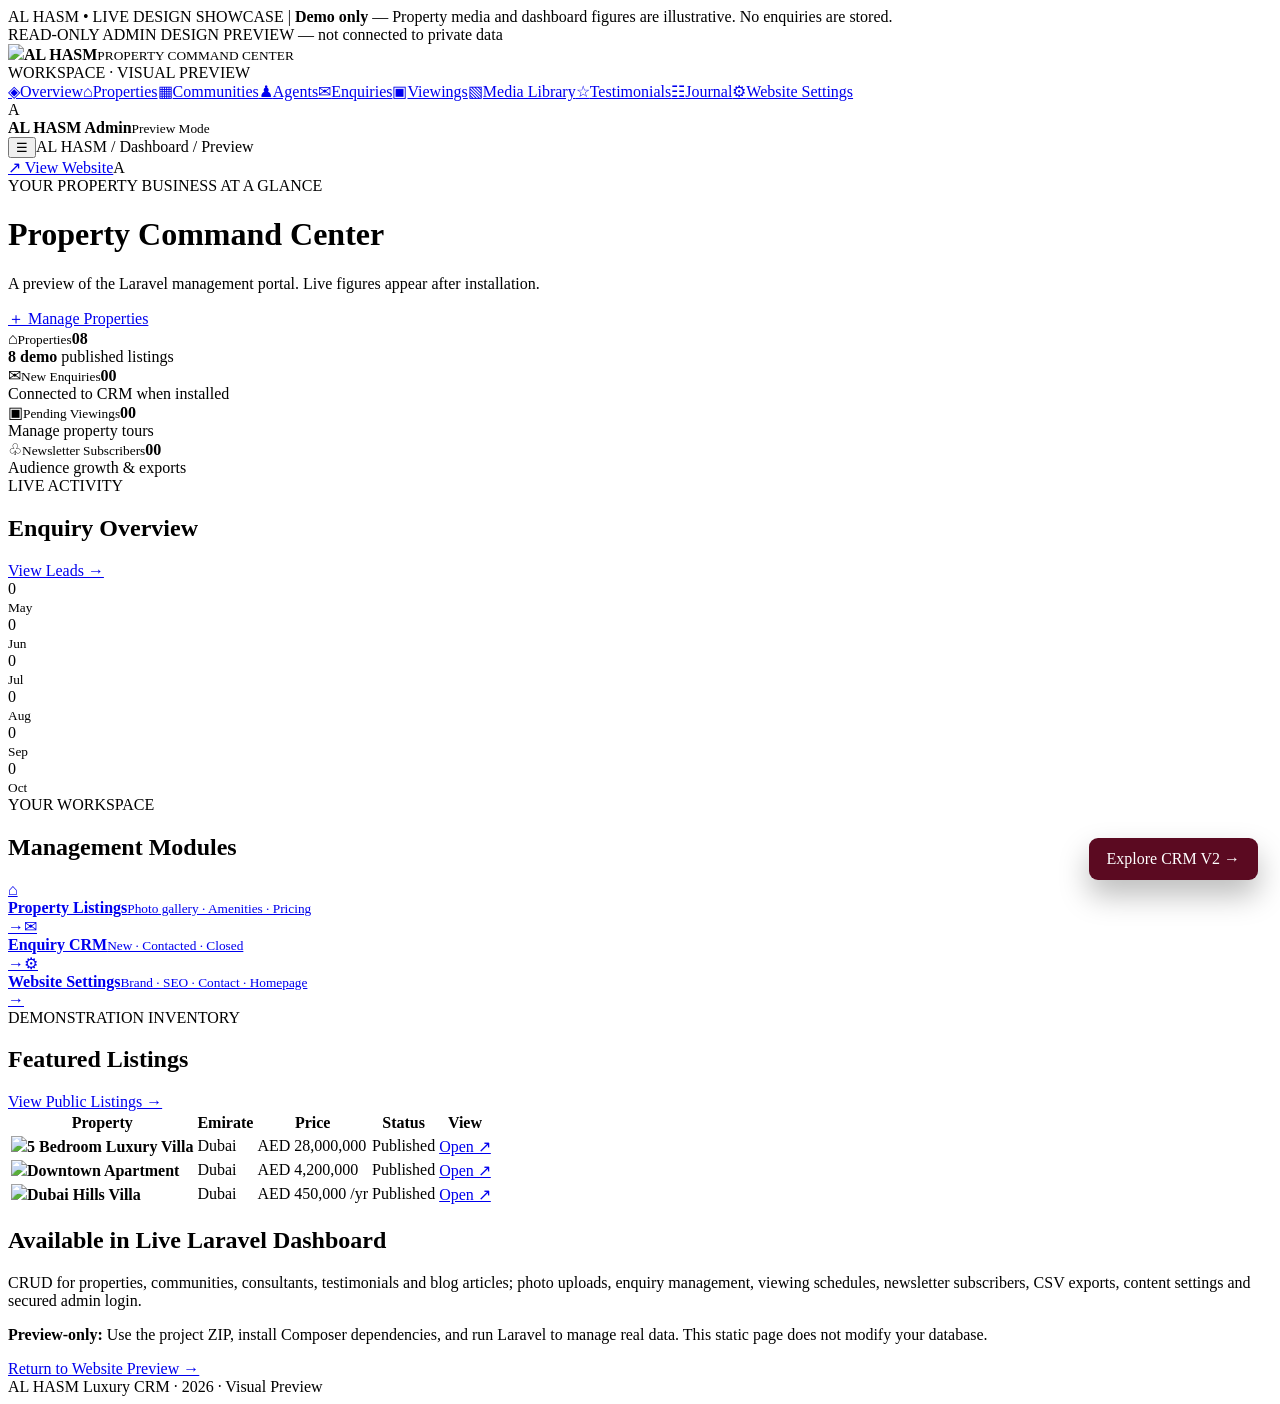
==== admin.html @ 8db14daa "Add files via upload" ====
<!DOCTYPE html>
<html lang="en"><head><meta charset="utf-8"/><meta content="width=device-width,initial-scale=1" name="viewport"/><title>AL HASM · Dashboard Preview</title><link href="https://fonts.googleapis.com/css2?family=DM+Sans:wght@400;500;600;700;800&amp;family=Playfair+Display:wght@500;600;700&amp;display=swap" rel="stylesheet"/><link href="assets/css/admin.css" rel="stylesheet"/><link href="assets/css/showcase-pages.css" rel="stylesheet"/><meta content="noindex,nofollow" name="robots"/><meta content="AL HASM Luxury Real Estate — UAE property website interactive design showcase. Static demonstration." name="description"/></head><body><div class="showcase-notice">AL HASM • LIVE DESIGN SHOWCASE  |  <strong>Demo only</strong> — Property media and dashboard figures are illustrative. No enquiries are stored.</div><div class="showcase-demo-tag">READ-ONLY ADMIN DESIGN PREVIEW — not connected to private data</div><div class="admin-app"><aside class="admin-side" id="admin-side"><div class="admin-logo"><img src="assets/images/logo.svg"/><span><b>AL HASM</b><small>PROPERTY COMMAND CENTER</small></span></div><div class="side-separator">WORKSPACE · VISUAL PREVIEW</div><nav><a class="selected" href="#overview"><span class="nav-glyph">◈</span>Overview</a><a href="#properties"><span class="nav-glyph">⌂</span>Properties</a><a href="#communities"><span class="nav-glyph">▦</span>Communities</a><a href="#agents"><span class="nav-glyph">♟</span>Agents</a><a href="#leads"><span class="nav-glyph">✉</span>Enquiries</a><a href="#viewings"><span class="nav-glyph">▣</span>Viewings</a><a href="#media"><span class="nav-glyph">▧</span>Media Library</a><a href="#reviews"><span class="nav-glyph">☆</span>Testimonials</a><a href="#journal"><span class="nav-glyph">☷</span>Journal</a><a href="#settings"><span class="nav-glyph">⚙</span>Website Settings</a></nav><div class="side-bottom"><div class="side-user"><span>A</span><div><b>AL HASM Admin</b><small>Preview Mode</small></div></div></div></aside><div class="admin-main"><header class="admin-topbar"><div class="admin-bread"><button id="admin-mobile-menu">☰</button><span>AL HASM / Dashboard / Preview</span></div><div class="top-right"><a href="index.html">↗ View Website</a><span class="admin-top-avatar">A</span></div></header><main class="admin-page" id="overview"><div class="admin-heading"><div><div class="admin-eyebrow">YOUR PROPERTY BUSINESS AT A GLANCE</div><h1>Property Command Center</h1><p>A preview of the Laravel management portal. Live figures appear after installation.</p></div><a class="admin-btn primary" href="#properties">＋ Manage Properties</a></div><div class="metric-grid"><div class="metric"><span>⌂</span><small>Properties</small><strong>08</strong><div><b>8 demo</b> published listings</div></div><div class="metric"><span>✉</span><small>New Enquiries</small><strong>00</strong><div>Connected to CRM when installed</div></div><div class="metric"><span>▣</span><small>Pending Viewings</small><strong>00</strong><div>Manage property tours</div></div><div class="metric"><span>♧</span><small>Newsletter Subscribers</small><strong>00</strong><div>Audience growth &amp; exports</div></div></div><div class="admin-dashboard-grid"><section class="admin-card"><div class="admin-card-header"><div><span class="admin-eyebrow">LIVE ACTIVITY</span><h2>Enquiry Overview</h2></div><a href="#leads">View Leads →</a></div><div class="chart-bars"><div class="chart-col"><span>0</span><div class="chart-bar-track"><div class="chart-bar-fill" style="height:5%"></div></div><small>May</small></div><div class="chart-col"><span>0</span><div class="chart-bar-track"><div class="chart-bar-fill" style="height:5%"></div></div><small>Jun</small></div><div class="chart-col"><span>0</span><div class="chart-bar-track"><div class="chart-bar-fill" style="height:5%"></div></div><small>Jul</small></div><div class="chart-col"><span>0</span><div class="chart-bar-track"><div class="chart-bar-fill" style="height:5%"></div></div><small>Aug</small></div><div class="chart-col"><span>0</span><div class="chart-bar-track"><div class="chart-bar-fill" style="height:5%"></div></div><small>Sep</small></div><div class="chart-col"><span>0</span><div class="chart-bar-track"><div class="chart-bar-fill" style="height:5%"></div></div><small>Oct</small></div></div></section><section class="admin-card"><div class="admin-card-header"><div><span class="admin-eyebrow">YOUR WORKSPACE</span><h2>Management Modules</h2></div></div><a class="quick-action" href="#properties"><span>⌂</span><div><b>Property Listings</b><small>Photo gallery · Amenities · Pricing</small></div>→</a><a class="quick-action" href="#leads"><span>✉</span><div><b>Enquiry CRM</b><small>New · Contacted · Closed</small></div>→</a><a class="quick-action" href="#settings"><span>⚙</span><div><b>Website Settings</b><small>Brand · SEO · Contact · Homepage</small></div>→</a></section></div><section class="admin-card" id="properties"><div class="admin-card-header"><div><span class="admin-eyebrow">DEMONSTRATION INVENTORY</span><h2>Featured Listings</h2></div><a href="properties.html">View Public Listings →</a></div><div class="table-scroll"><table class="admin-table"><thead><tr><th>Property</th><th>Emirate</th><th>Price</th><th>Status</th><th>View</th></tr></thead><tbody><tr><td><div class="table-property"><img src="assets/images/villa-palm.jpg"/><b>5 Bedroom Luxury Villa</b></div></td><td>Dubai</td><td>AED 28,000,000</td><td><span class="status closed">Published</span></td><td><a href="property.html">Open ↗</a></td></tr><tr><td><div class="table-property"><img src="assets/images/apartment-downtown.jpg"/><b>Downtown Apartment</b></div></td><td>Dubai</td><td>AED 4,200,000</td><td><span class="status closed">Published</span></td><td><a href="property.html">Open ↗</a></td></tr><tr><td><div class="table-property"><img src="assets/images/villa-hills.jpg"/><b>Dubai Hills Villa</b></div></td><td>Dubai</td><td>AED 450,000 /yr</td><td><span class="status closed">Published</span></td><td><a href="properties.html">Open ↗</a></td></tr></tbody></table></div></section><div class="admin-card edit-card" id="settings"><h2>Available in Live Laravel Dashboard</h2><p>CRUD for properties, communities, consultants, testimonials and blog articles; photo uploads, enquiry management, viewing schedules, newsletter subscribers, CSV exports, content settings and secured admin login.</p><p><b>Preview-only:</b> Use the project ZIP, install Composer dependencies, and run Laravel to manage real data. This static page does not modify your database.</p><a class="admin-btn primary" href="index.html">Return to Website Preview →</a></div></main><footer class="admin-footer">AL HASM Luxury CRM · 2026 · Visual Preview</footer></div></div><script defer="" src="assets/js/admin.js"></script><a href="crm.html" style="position:fixed;right:22px;bottom:20px;background:#5b0a21;color:white;padding:12px 18px;box-shadow:0 15px 30px #0004;border-radius:9px;z-index:50;text-decoration:none">Explore CRM V2 →</a></body></html>
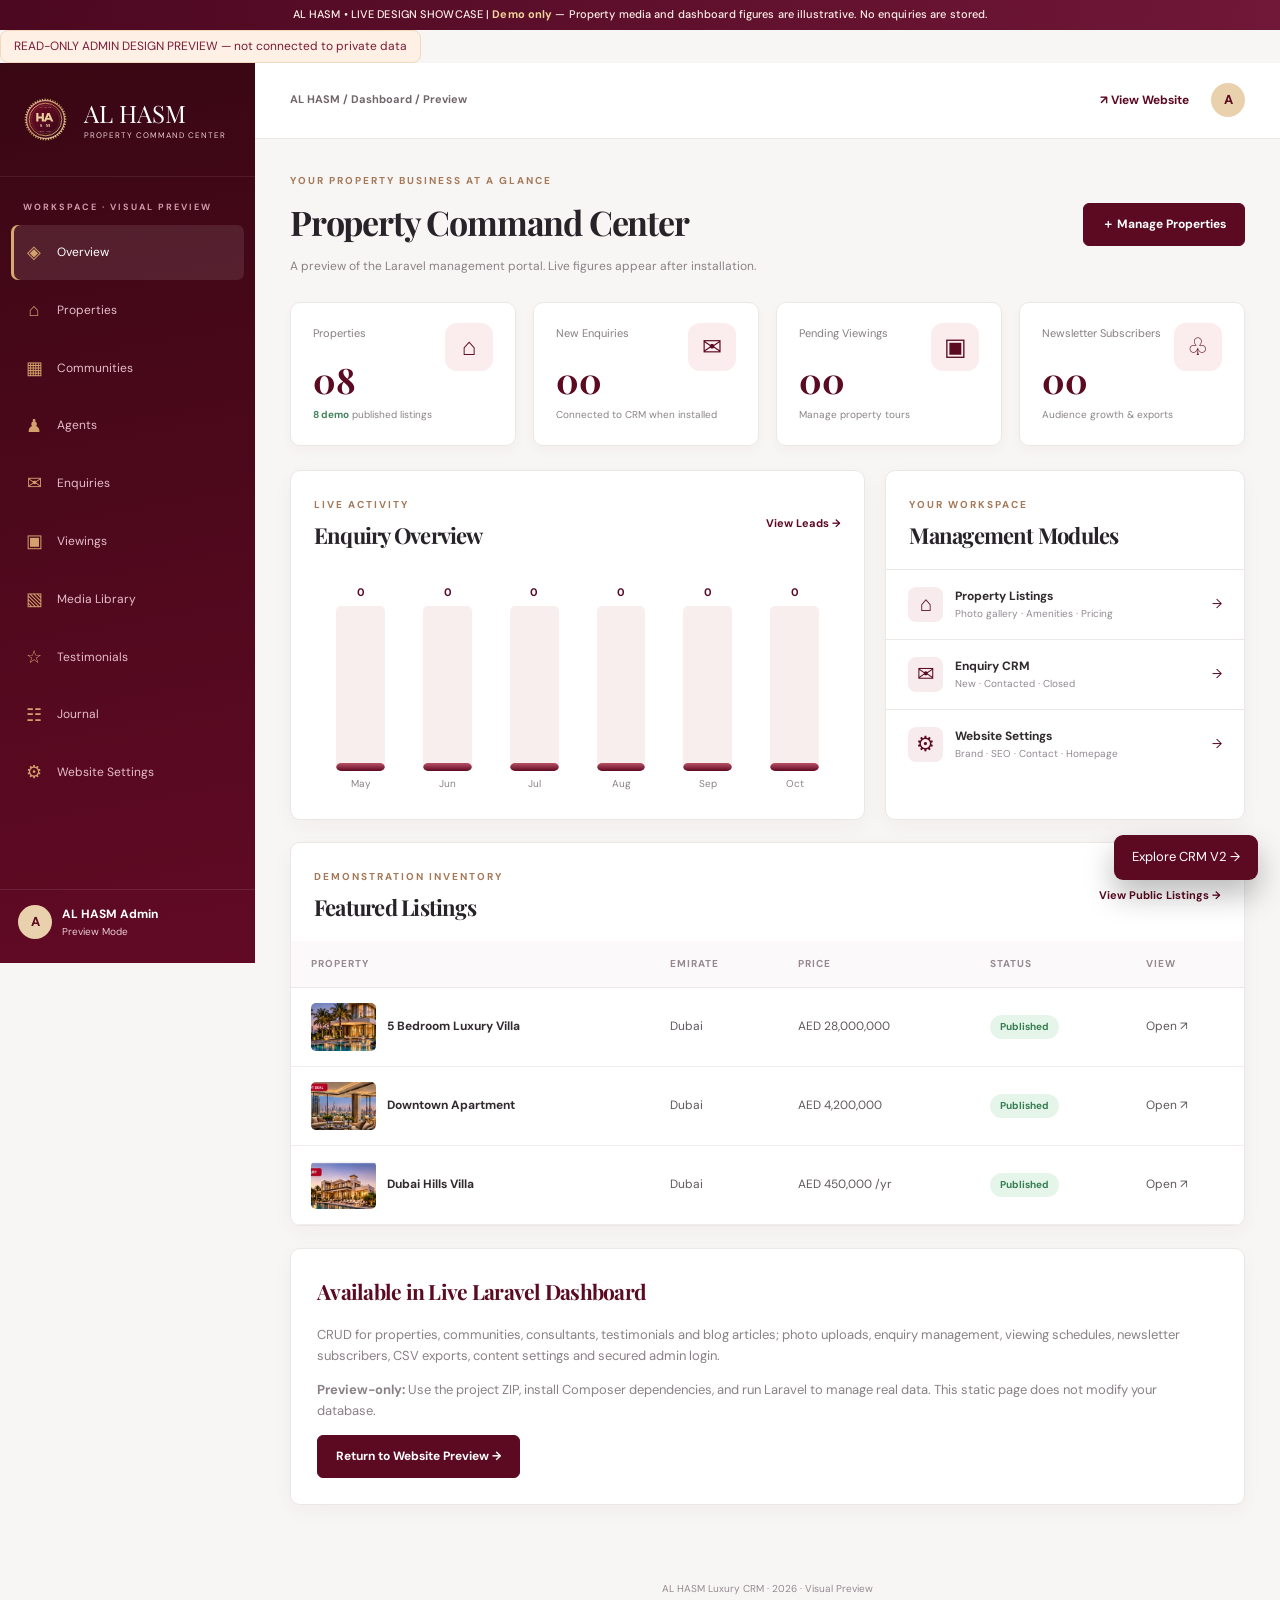
==== commit 3ae6f8eb: "Add files via upload" ====
--- a/admin.html
+++ b/admin.html
@@ -1,2 +1,2 @@
 <!DOCTYPE html>
-<html lang="en"><head><meta charset="utf-8"/><meta content="width=device-width,initial-scale=1" name="viewport"/><title>AL HASM · Dashboard Preview</title><link href="https://fonts.googleapis.com/css2?family=DM+Sans:wght@400;500;600;700;800&amp;family=Playfair+Display:wght@500;600;700&amp;display=swap" rel="stylesheet"/><link href="assets/css/admin.css" rel="stylesheet"/><link href="assets/css/showcase-pages.css" rel="stylesheet"/><meta content="noindex,nofollow" name="robots"/><meta content="AL HASM Luxury Real Estate — UAE property website interactive design showcase. Static demonstration." name="description"/></head><body><div class="showcase-notice">AL HASM • LIVE DESIGN SHOWCASE  |  <strong>Demo only</strong> — Property media and dashboard figures are illustrative. No enquiries are stored.</div><div class="showcase-demo-tag">READ-ONLY ADMIN DESIGN PREVIEW — not connected to private data</div><div class="admin-app"><aside class="admin-side" id="admin-side"><div class="admin-logo"><img src="assets/images/logo.svg"/><span><b>AL HASM</b><small>PROPERTY COMMAND CENTER</small></span></div><div class="side-separator">WORKSPACE · VISUAL PREVIEW</div><nav><a class="selected" href="#overview"><span class="nav-glyph">◈</span>Overview</a><a href="#properties"><span class="nav-glyph">⌂</span>Properties</a><a href="#communities"><span class="nav-glyph">▦</span>Communities</a><a href="#agents"><span class="nav-glyph">♟</span>Agents</a><a href="#leads"><span class="nav-glyph">✉</span>Enquiries</a><a href="#viewings"><span class="nav-glyph">▣</span>Viewings</a><a href="#media"><span class="nav-glyph">▧</span>Media Library</a><a href="#reviews"><span class="nav-glyph">☆</span>Testimonials</a><a href="#journal"><span class="nav-glyph">☷</span>Journal</a><a href="#settings"><span class="nav-glyph">⚙</span>Website Settings</a></nav><div class="side-bottom"><div class="side-user"><span>A</span><div><b>AL HASM Admin</b><small>Preview Mode</small></div></div></div></aside><div class="admin-main"><header class="admin-topbar"><div class="admin-bread"><button id="admin-mobile-menu">☰</button><span>AL HASM / Dashboard / Preview</span></div><div class="top-right"><a href="index.html">↗ View Website</a><span class="admin-top-avatar">A</span></div></header><main class="admin-page" id="overview"><div class="admin-heading"><div><div class="admin-eyebrow">YOUR PROPERTY BUSINESS AT A GLANCE</div><h1>Property Command Center</h1><p>A preview of the Laravel management portal. Live figures appear after installation.</p></div><a class="admin-btn primary" href="#properties">＋ Manage Properties</a></div><div class="metric-grid"><div class="metric"><span>⌂</span><small>Properties</small><strong>08</strong><div><b>8 demo</b> published listings</div></div><div class="metric"><span>✉</span><small>New Enquiries</small><strong>00</strong><div>Connected to CRM when installed</div></div><div class="metric"><span>▣</span><small>Pending Viewings</small><strong>00</strong><div>Manage property tours</div></div><div class="metric"><span>♧</span><small>Newsletter Subscribers</small><strong>00</strong><div>Audience growth &amp; exports</div></div></div><div class="admin-dashboard-grid"><section class="admin-card"><div class="admin-card-header"><div><span class="admin-eyebrow">LIVE ACTIVITY</span><h2>Enquiry Overview</h2></div><a href="#leads">View Leads →</a></div><div class="chart-bars"><div class="chart-col"><span>0</span><div class="chart-bar-track"><div class="chart-bar-fill" style="height:5%"></div></div><small>May</small></div><div class="chart-col"><span>0</span><div class="chart-bar-track"><div class="chart-bar-fill" style="height:5%"></div></div><small>Jun</small></div><div class="chart-col"><span>0</span><div class="chart-bar-track"><div class="chart-bar-fill" style="height:5%"></div></div><small>Jul</small></div><div class="chart-col"><span>0</span><div class="chart-bar-track"><div class="chart-bar-fill" style="height:5%"></div></div><small>Aug</small></div><div class="chart-col"><span>0</span><div class="chart-bar-track"><div class="chart-bar-fill" style="height:5%"></div></div><small>Sep</small></div><div class="chart-col"><span>0</span><div class="chart-bar-track"><div class="chart-bar-fill" style="height:5%"></div></div><small>Oct</small></div></div></section><section class="admin-card"><div class="admin-card-header"><div><span class="admin-eyebrow">YOUR WORKSPACE</span><h2>Management Modules</h2></div></div><a class="quick-action" href="#properties"><span>⌂</span><div><b>Property Listings</b><small>Photo gallery · Amenities · Pricing</small></div>→</a><a class="quick-action" href="#leads"><span>✉</span><div><b>Enquiry CRM</b><small>New · Contacted · Closed</small></div>→</a><a class="quick-action" href="#settings"><span>⚙</span><div><b>Website Settings</b><small>Brand · SEO · Contact · Homepage</small></div>→</a></section></div><section class="admin-card" id="properties"><div class="admin-card-header"><div><span class="admin-eyebrow">DEMONSTRATION INVENTORY</span><h2>Featured Listings</h2></div><a href="properties.html">View Public Listings →</a></div><div class="table-scroll"><table class="admin-table"><thead><tr><th>Property</th><th>Emirate</th><th>Price</th><th>Status</th><th>View</th></tr></thead><tbody><tr><td><div class="table-property"><img src="assets/images/villa-palm.jpg"/><b>5 Bedroom Luxury Villa</b></div></td><td>Dubai</td><td>AED 28,000,000</td><td><span class="status closed">Published</span></td><td><a href="property.html">Open ↗</a></td></tr><tr><td><div class="table-property"><img src="assets/images/apartment-downtown.jpg"/><b>Downtown Apartment</b></div></td><td>Dubai</td><td>AED 4,200,000</td><td><span class="status closed">Published</span></td><td><a href="property.html">Open ↗</a></td></tr><tr><td><div class="table-property"><img src="assets/images/villa-hills.jpg"/><b>Dubai Hills Villa</b></div></td><td>Dubai</td><td>AED 450,000 /yr</td><td><span class="status closed">Published</span></td><td><a href="properties.html">Open ↗</a></td></tr></tbody></table></div></section><div class="admin-card edit-card" id="settings"><h2>Available in Live Laravel Dashboard</h2><p>CRUD for properties, communities, consultants, testimonials and blog articles; photo uploads, enquiry management, viewing schedules, newsletter subscribers, CSV exports, content settings and secured admin login.</p><p><b>Preview-only:</b> Use the project ZIP, install Composer dependencies, and run Laravel to manage real data. This static page does not modify your database.</p><a class="admin-btn primary" href="index.html">Return to Website Preview →</a></div></main><footer class="admin-footer">AL HASM Luxury CRM · 2026 · Visual Preview</footer></div></div><script defer="" src="assets/js/admin.js"></script><a href="crm.html" style="position:fixed;right:22px;bottom:20px;background:#5b0a21;color:white;padding:12px 18px;box-shadow:0 15px 30px #0004;border-radius:9px;z-index:50;text-decoration:none">Explore CRM V2 →</a></body></html>
+<html lang="en"><head><meta charset="utf-8"/><meta content="width=device-width,initial-scale=1" name="viewport"/><title>AL HASM · Dashboard Preview</title><link href="https://fonts.googleapis.com/css2?family=DM+Sans:wght@400;500;600;700;800&amp;family=Playfair+Display:wght@500;600;700&amp;display=swap" rel="stylesheet"/><link href="admin.css" rel="stylesheet"/><link href="showcase-pages.css" rel="stylesheet"/><meta content="noindex,nofollow" name="robots"/><meta content="AL HASM Luxury Real Estate — UAE property website interactive design showcase. Static demonstration." name="description"/></head><body><div class="showcase-notice">AL HASM • LIVE DESIGN SHOWCASE  |  <strong>Demo only</strong> — Property media and dashboard figures are illustrative. No enquiries are stored.</div><div class="showcase-demo-tag">READ-ONLY ADMIN DESIGN PREVIEW — not connected to private data</div><div class="admin-app"><aside class="admin-side" id="admin-side"><div class="admin-logo"><img src="logo.svg"/><span><b>AL HASM</b><small>PROPERTY COMMAND CENTER</small></span></div><div class="side-separator">WORKSPACE · VISUAL PREVIEW</div><nav><a class="selected" href="#overview"><span class="nav-glyph">◈</span>Overview</a><a href="#properties"><span class="nav-glyph">⌂</span>Properties</a><a href="#communities"><span class="nav-glyph">▦</span>Communities</a><a href="#agents"><span class="nav-glyph">♟</span>Agents</a><a href="#leads"><span class="nav-glyph">✉</span>Enquiries</a><a href="#viewings"><span class="nav-glyph">▣</span>Viewings</a><a href="#media"><span class="nav-glyph">▧</span>Media Library</a><a href="#reviews"><span class="nav-glyph">☆</span>Testimonials</a><a href="#journal"><span class="nav-glyph">☷</span>Journal</a><a href="#settings"><span class="nav-glyph">⚙</span>Website Settings</a></nav><div class="side-bottom"><div class="side-user"><span>A</span><div><b>AL HASM Admin</b><small>Preview Mode</small></div></div></div></aside><div class="admin-main"><header class="admin-topbar"><div class="admin-bread"><button id="admin-mobile-menu">☰</button><span>AL HASM / Dashboard / Preview</span></div><div class="top-right"><a href="index.html">↗ View Website</a><span class="admin-top-avatar">A</span></div></header><main class="admin-page" id="overview"><div class="admin-heading"><div><div class="admin-eyebrow">YOUR PROPERTY BUSINESS AT A GLANCE</div><h1>Property Command Center</h1><p>A preview of the Laravel management portal. Live figures appear after installation.</p></div><a class="admin-btn primary" href="#properties">＋ Manage Properties</a></div><div class="metric-grid"><div class="metric"><span>⌂</span><small>Properties</small><strong>08</strong><div><b>8 demo</b> published listings</div></div><div class="metric"><span>✉</span><small>New Enquiries</small><strong>00</strong><div>Connected to CRM when installed</div></div><div class="metric"><span>▣</span><small>Pending Viewings</small><strong>00</strong><div>Manage property tours</div></div><div class="metric"><span>♧</span><small>Newsletter Subscribers</small><strong>00</strong><div>Audience growth &amp; exports</div></div></div><div class="admin-dashboard-grid"><section class="admin-card"><div class="admin-card-header"><div><span class="admin-eyebrow">LIVE ACTIVITY</span><h2>Enquiry Overview</h2></div><a href="#leads">View Leads →</a></div><div class="chart-bars"><div class="chart-col"><span>0</span><div class="chart-bar-track"><div class="chart-bar-fill" style="height:5%"></div></div><small>May</small></div><div class="chart-col"><span>0</span><div class="chart-bar-track"><div class="chart-bar-fill" style="height:5%"></div></div><small>Jun</small></div><div class="chart-col"><span>0</span><div class="chart-bar-track"><div class="chart-bar-fill" style="height:5%"></div></div><small>Jul</small></div><div class="chart-col"><span>0</span><div class="chart-bar-track"><div class="chart-bar-fill" style="height:5%"></div></div><small>Aug</small></div><div class="chart-col"><span>0</span><div class="chart-bar-track"><div class="chart-bar-fill" style="height:5%"></div></div><small>Sep</small></div><div class="chart-col"><span>0</span><div class="chart-bar-track"><div class="chart-bar-fill" style="height:5%"></div></div><small>Oct</small></div></div></section><section class="admin-card"><div class="admin-card-header"><div><span class="admin-eyebrow">YOUR WORKSPACE</span><h2>Management Modules</h2></div></div><a class="quick-action" href="#properties"><span>⌂</span><div><b>Property Listings</b><small>Photo gallery · Amenities · Pricing</small></div>→</a><a class="quick-action" href="#leads"><span>✉</span><div><b>Enquiry CRM</b><small>New · Contacted · Closed</small></div>→</a><a class="quick-action" href="#settings"><span>⚙</span><div><b>Website Settings</b><small>Brand · SEO · Contact · Homepage</small></div>→</a></section></div><section class="admin-card" id="properties"><div class="admin-card-header"><div><span class="admin-eyebrow">DEMONSTRATION INVENTORY</span><h2>Featured Listings</h2></div><a href="properties.html">View Public Listings →</a></div><div class="table-scroll"><table class="admin-table"><thead><tr><th>Property</th><th>Emirate</th><th>Price</th><th>Status</th><th>View</th></tr></thead><tbody><tr><td><div class="table-property"><img src="villa-palm.jpg"/><b>5 Bedroom Luxury Villa</b></div></td><td>Dubai</td><td>AED 28,000,000</td><td><span class="status closed">Published</span></td><td><a href="property.html">Open ↗</a></td></tr><tr><td><div class="table-property"><img src="apartment-downtown.jpg"/><b>Downtown Apartment</b></div></td><td>Dubai</td><td>AED 4,200,000</td><td><span class="status closed">Published</span></td><td><a href="property.html">Open ↗</a></td></tr><tr><td><div class="table-property"><img src="villa-hills.jpg"/><b>Dubai Hills Villa</b></div></td><td>Dubai</td><td>AED 450,000 /yr</td><td><span class="status closed">Published</span></td><td><a href="properties.html">Open ↗</a></td></tr></tbody></table></div></section><div class="admin-card edit-card" id="settings"><h2>Available in Live Laravel Dashboard</h2><p>CRUD for properties, communities, consultants, testimonials and blog articles; photo uploads, enquiry management, viewing schedules, newsletter subscribers, CSV exports, content settings and secured admin login.</p><p><b>Preview-only:</b> Use the project ZIP, install Composer dependencies, and run Laravel to manage real data. This static page does not modify your database.</p><a class="admin-btn primary" href="index.html">Return to Website Preview →</a></div></main><footer class="admin-footer">AL HASM Luxury CRM · 2026 · Visual Preview</footer></div></div><script defer="" src="admin.js"></script><a href="crm.html" style="position:fixed;right:22px;bottom:20px;background:#5b0a21;color:white;padding:12px 18px;box-shadow:0 15px 30px #0004;border-radius:9px;z-index:50;text-decoration:none">Explore CRM V2 →</a></body></html>
--- a/admin.css
+++ b/admin.css
@@ -0,0 +1,6 @@
+:root{--wine:#5b0a21;--wine2:#7c1630;--gold:#bc935d;--bg:#f8f6f5;--line:#ebe7e6;--ink:#282329;--muted:#888188;--serif:'Playfair Display',Georgia,serif;--sans:'DM Sans',Arial,sans-serif}*{box-sizing:border-box}body{font:13px/1.6 var(--sans);background:var(--bg);color:var(--ink);margin:0}a{text-decoration:none;color:inherit}button,input,select,textarea{font:inherit}button{cursor:pointer}img{display:block;max-width:100%}h1,h2,h3,p{margin-top:0}h1,h2{font-family:var(--serif);letter-spacing:-.035em}h1{font-size:34px;margin:6px 0 8px}h2{font-size:22px}p{color:#8a8187}.admin-app{display:flex;min-height:100vh}.admin-side{width:255px;flex:none;background:linear-gradient(170deg,#390713,#620a25);color:#e9cbd5;min-height:100vh;display:flex;flex-direction:column;position:sticky;top:0;height:100vh}.admin-logo{display:flex;gap:11px;align-items:center;padding:29px 18px;border-bottom:1px solid #ffffff14}.admin-logo img{width:55px;height:55px}.admin-logo span{display:grid}.admin-logo b{font:24px var(--serif);color:white}.admin-logo small{letter-spacing:1px;font-size:8px}.side-separator{font-size:9px;font-weight:700;color:#cf99ab;letter-spacing:2px;margin:23px 23px 11px}.admin-side nav{padding:0 11px;overflow:auto}.admin-side nav>a{display:flex;align-items:center;gap:13px;font-size:12px;padding:13px 13px;border-radius:7px;margin-bottom:3px;transition:background .2s;color:#e5bdc9}.admin-side nav>a:hover,.admin-side nav>a.selected{background:#ffffff19;color:#fff}.admin-side nav>a.selected{box-shadow:inset 3px 0 0 #d7a870}.nav-glyph{font-size:18px;width:20px;text-align:center;color:#d4a06c}.admin-side nav i{margin-left:auto;background:#a72b47;border-radius:20px;padding:0 6px;font-style:normal;font-size:10px}.side-bottom{margin-top:auto;padding:15px 18px 23px;border-top:1px solid #ffffff18}.side-user{display:flex;align-items:center;gap:10px}.side-user>span,.admin-top-avatar{width:34px;height:34px;background:#ead1ad;color:var(--wine);border-radius:50%;display:grid;place-items:center;font-weight:800}.side-user div{display:grid}.side-user b{color:white;font-size:12px}.side-user small{font-size:10px}.side-bottom button{background:none;border:0;color:#f6ccd9;margin:14px 0 0 45px;font-size:12px}.admin-main{flex:1;min-width:0;display:flex;flex-direction:column}.admin-topbar{height:76px;background:#fff;border-bottom:1px solid var(--line);display:flex;align-items:center;justify-content:space-between;padding:0 35px}.admin-bread{display:flex;align-items:center;gap:15px;font-size:11px;font-weight:700;color:#71666c}.admin-bread button{display:none;border:0;background:none;font-size:25px;color:var(--wine)}.top-right{display:flex;align-items:center;gap:22px}.top-right a{font-size:12px;color:var(--wine);font-weight:700}.admin-page{padding:34px 35px;flex:1;width:100%;max-width:1600px;margin:0 auto}.admin-heading{display:flex;justify-content:space-between;align-items:center;gap:20px;margin-bottom:26px}.admin-heading p{margin:0;font-size:12px}.admin-eyebrow{font-size:10px;letter-spacing:2px;font-weight:700;color:#a57958}.admin-btn{padding:11px 18px;border:1px solid #e5d7d9;border-radius:6px;background:#fff;color:var(--wine);font-weight:700;font-size:12px;display:inline-flex;justify-content:center;align-items:center;gap:7px;min-height:40px}.admin-btn.primary{background:var(--wine);border-color:var(--wine);color:white}.admin-btn.secondary{background:white}.admin-btn.small{padding:6px 12px;min-height:32px}.admin-btn.wide{width:100%;margin-top:10px}.admin-btn:hover{filter:brightness(1.07)}.metric-grid{display:grid;grid-template-columns:repeat(4,minmax(0,1fr));gap:17px;margin-bottom:24px}.metric{background:#fff;border:1px solid var(--line);border-radius:10px;padding:22px;display:flex;flex-direction:column;position:relative;box-shadow:0 5px 12px #39121d08}.metric>span{position:absolute;right:22px;top:20px;font-size:24px;color:var(--wine);background:#fbeced;border-radius:12px;width:48px;height:48px;display:grid;place-items:center}.metric small{color:#877d83;font-size:11px}.metric strong{font:700 35px var(--serif);color:var(--wine);margin:13px 0 4px}.metric div{font-size:10px;color:#8b8488}.metric b{color:#44845c}.admin-card{background:white;border:1px solid var(--line);border-radius:10px;box-shadow:0 6px 20px #3d11210a;overflow:hidden;margin-bottom:22px}.admin-card-header{display:flex;justify-content:space-between;align-items:center;gap:14px;padding:23px 23px 16px}.admin-card-header h2{margin:3px 0 0}.admin-card-header>a{font-weight:700;font-size:11px;color:var(--wine)}.admin-dashboard-grid{display:grid;grid-template-columns:1.6fr 1fr;gap:20px}.chart-bars{height:250px;padding:15px 35px 27px;display:flex;justify-content:space-around;align-items:end;gap:17px}.chart-col{display:flex;flex-direction:column;align-items:center;flex:1;height:100%;gap:5px}.chart-col>span{font-size:11px;font-weight:700;color:var(--wine)}.chart-col small{font-size:10px;color:#8d8189}.chart-bar-track{width:70%;height:100%;background:#f8eeee;border-radius:5px;display:flex;align-items:end;overflow:hidden}.chart-bar-fill{width:100%;background:linear-gradient(#b85065,#600923);border-radius:5px 5px 0 0}.quick-action{display:flex;align-items:center;gap:12px;border-top:1px solid var(--line);padding:17px 22px;color:var(--wine)}.quick-action>span{font-size:21px;width:35px;height:35px;border-radius:8px;background:#f7ebed;display:grid;place-items:center}.quick-action>div{flex:1;display:grid}.quick-action b{font-size:12px;color:#30292d}.quick-action small{font-size:10px;color:#928991}.table-scroll{overflow:auto}.admin-table{width:100%;border-collapse:collapse;text-align:left;font-size:12px}.admin-table th{background:#fbf9f9;color:#968891;font-size:10px;text-transform:uppercase;letter-spacing:1px;font-weight:700;padding:15px 20px;white-space:nowrap;border-bottom:1px solid var(--line)}.admin-table td{padding:15px 20px;border-bottom:1px solid #f2eded;vertical-align:middle;color:#60575d}.admin-table td b{color:#332a30}.admin-table td small{font-size:10px;color:#988c92}.empty-row{text-align:center;padding:35px!important;color:#8b7f86}.status{display:inline-block;padding:4px 10px;border-radius:20px;font-weight:700;font-size:10px;background:#f7e5e9;color:#ad2647;white-space:nowrap}.status.closed{background:#e6f5e9;color:#357e52}.status.contacted,.status.confirmed{background:#fff2dc;color:#9e711d}.tag{background:#f3eff0;border-radius:4px;padding:3px 7px;color:#725d6a;font-size:10px}.table-actions{white-space:nowrap}.table-actions>*{display:inline-block;margin-right:12px;color:var(--wine);font-weight:700}.table-actions form{margin:0}.danger-link{background:none;border:0;padding:0;color:#c43e57;font-weight:700;font-size:11px;cursor:pointer}.table-property{display:flex;align-items:center;gap:11px;min-width:210px}.table-property img{width:65px;height:48px;object-fit:cover;border-radius:5px}.table-property span{display:grid}.table-controls{display:flex;align-items:center;gap:10px;padding:18px;border-bottom:1px solid var(--line)}.table-controls input{flex:1}.table-controls input,.table-controls select,.admin-table select{background:white;border:1px solid var(--line);border-radius:5px;padding:9px 12px;color:#584e55}.pagination-admin{padding:14px}.pagination-admin nav{display:flex;justify-content:end}.pagination-admin nav>div{display:flex;align-items:center;gap:8px}.mini-properties{padding:0 18px 15px}.mini-properties a{display:flex;align-items:center;gap:12px;padding:9px;border-bottom:1px solid var(--line)}.mini-properties img{width:70px;height:50px;object-fit:cover;border-radius:5px}.mini-properties div{flex:1;display:grid}.mini-properties small{font-size:11px;color:#94868d}.admin-alert{padding:14px 18px;border-radius:8px;margin-bottom:18px}.admin-alert.success{background:#e6f6ea;color:#337a47}.admin-alert.error{background:#fff0f0;color:#a62c3c}.admin-footer{text-align:center;padding:20px;color:#948991;font-size:10px}.edit-layout{display:grid;grid-template-columns:minmax(0,2.3fr) minmax(240px,1fr);gap:20px}.edit-card{padding:26px}.edit-card>.admin-card-header{padding:0 0 16px}.edit-card>h2,.edit-card>.admin-card-header h2{font-size:21px;margin:0 0 17px;color:var(--wine)}.edit-card label,.admin-form label{display:grid;gap:6px;font-size:11px;font-weight:700;color:#645861;margin-bottom:17px}.edit-card input,.edit-card select,.edit-card textarea,.admin-form input,.admin-form select,.admin-form textarea{width:100%;min-width:0;background:#fff;border:1px solid #e1dadd;border-radius:6px;padding:11px 12px;color:#372d33;outline:0}.edit-card input:focus,.edit-card select:focus,.edit-card textarea:focus{border-color:#c0808f;box-shadow:0 0 0 3px #6c143b10}.edit-card .check,.admin-form .check{display:flex;align-items:center;gap:9px}.edit-card .check input,.admin-form .check input{width:auto}.field-grid{display:grid;grid-template-columns:repeat(2,1fr);column-gap:18px}.uploaded-cover{width:280px;height:170px;object-fit:cover;margin-bottom:20px;border-radius:6px}.gallery-admin{display:flex;gap:6px;flex-wrap:wrap;margin-bottom:12px}.gallery-admin img{width:90px;height:65px;object-fit:cover}.hint{font-size:11px}.edit-aside{align-self:start;position:sticky;top:90px}.admin-tip{padding:20px;background:#f3e7dd;border-left:3px solid var(--gold);border-radius:7px}.admin-tip b{color:var(--wine);font-size:11px}.admin-tip p{font-size:11px;margin:8px 0}.admin-back{font-size:12px;color:var(--wine);font-weight:700}.limited-form{max-width:900px}.settings-grid{display:grid;grid-template-columns:1fr 1fr;gap:20px}.settings-footer{display:flex;justify-content:end}.testimonial-admin-grid{display:grid;grid-template-columns:repeat(3,1fr);gap:16px}.rating-compact{color:#d9a056;margin-bottom:10px}.media-gallery{display:grid;grid-template-columns:repeat(5,1fr);gap:13px;margin-bottom:34px}.media-gallery a{display:grid;gap:8px;min-width:0}.media-gallery img{width:100%;height:120px;object-fit:cover;border-radius:6px}.media-gallery span{font-size:11px;overflow:hidden;text-overflow:ellipsis;white-space:nowrap}.admin-page .message-cell{max-width:250px}.login-screen{min-height:100vh;display:grid;grid-template-columns:48% 52%;background:#fff}.login-panel{max-width:440px;width:100%;margin:auto;padding:40px 23px}.login-brand{display:flex;align-items:center;gap:14px;margin-bottom:65px}.login-brand img{width:72px}.login-brand div{display:grid}.login-brand b{font:32px var(--serif);color:var(--wine)}.login-brand small{font-size:9px;letter-spacing:2px;color:#877479}.login-eyebrow{font-size:10px;letter-spacing:2px;color:var(--wine);font-weight:700}.login-panel h1{font-size:43px;margin:13px 0}.login-panel>p{font-size:13px;margin-bottom:32px}.login-panel label{display:grid;font-size:12px;font-weight:700;color:#40343b;gap:7px;margin-bottom:18px}.login-panel input{border:1px solid #e2d6d9;border-radius:5px;padding:13px}.login-panel label.check{display:flex;align-items:center}.login-panel label.check input{width:auto}.login-back{display:block;margin-top:25px;color:var(--wine);font-size:12px}.login-help{display:block;margin-top:25px;color:#7e7378}.login-art{position:relative;overflow:hidden}.login-art>img{width:100%;height:100%;position:absolute;inset:0;object-fit:cover;filter:brightness(.47)}.login-art>div{position:absolute;bottom:12%;left:13%;color:white}.login-art span{letter-spacing:3px;font-size:12px}.login-art h2{font:600 64px/1.15 var(--serif);margin:25px 0}.login-art h2 em{color:#efbc93}.login-art p{color:#f1d9df}.admin-form .admin-btn{width:auto}.login-panel .admin-btn.wide{width:100%}
+@media(max-width:1100px){.admin-side{width:225px}.admin-page{padding:24px}.metric-grid{grid-template-columns:repeat(2,1fr)}.admin-dashboard-grid{grid-template-columns:1fr}.media-gallery{grid-template-columns:repeat(4,1fr)}}
+@media(max-width:760px){.admin-side{position:fixed;left:-270px;z-index:100;transition:left .25s}.admin-side.open{left:0}.admin-bread button{display:block}.admin-topbar{height:65px;padding:0 19px}.admin-page{padding:20px 16px}.admin-heading{align-items:start;flex-direction:column}.admin-heading h1{font-size:28px}.top-right a{display:none}.edit-layout,.settings-grid{grid-template-columns:1fr}.edit-aside{position:static}.field-grid{grid-template-columns:1fr}.testimonial-admin-grid{grid-template-columns:1fr}.media-gallery{grid-template-columns:repeat(2,1fr)}.login-screen{grid-template-columns:1fr}.login-art{display:none}.login-panel{margin:30px auto}.footer{display:none}}
+@media(max-width:430px){.metric-grid{grid-template-columns:1fr}.metric{min-height:160px}}
+
+.gallery-remove{display:grid!important;gap:4px;padding:4px;border:1px solid #eadde0;border-radius:5px}.gallery-remove span{display:flex;align-items:center;gap:3px;font-size:9px}.gallery-remove span input{width:auto!important}
--- a/showcase-pages.css
+++ b/showcase-pages.css
@@ -0,0 +1,14 @@
+/* AL HASM GitHub Pages preview styling */
+.showcase-notice{background:linear-gradient(95deg,#4c0820,#711737);color:#fcefe8;text-align:center;padding:7px 15px;font:500 11px/1.45 'DM Sans',sans-serif;letter-spacing:.01em}
+.showcase-notice strong{color:#efd39a}.showcase-notice a{color:#f9dfb1;text-decoration:underline}
+.showcase-card-media{position:absolute;bottom:12px;left:12px;z-index:7;display:flex;gap:7px;flex-wrap:wrap;pointer-events:auto}
+.showcase-card-media button,.showcase-card-media a,.showcase-media-cta a,.showcase-media-cta button{background:rgba(35,19,27,.86);backdrop-filter:blur(7px);border:1px solid rgba(255,255,255,.36);border-radius:25px;color:white;line-height:1.3;font:600 11px 'DM Sans',sans-serif;padding:7px 13px;cursor:pointer;text-decoration:none}
+.showcase-card-media button:hover,.showcase-card-media a:hover,.showcase-media-cta a:hover,.showcase-media-cta button:hover{background:#680a2c;color:white}
+.showcase-media-cta{display:flex;gap:10px;flex-wrap:wrap;align-items:center;justify-content:center;padding:13px;background:#fff8f4;border-bottom:1px solid #f0dfe3}.showcase-media-cta a,.showcase-media-cta button{background:#6b0d2b;font-size:13px;padding:10px 18px;border-radius:6px}
+#v4-video-dialog{border:0;border-radius:18px;padding:0;width:min(900px,94vw);max-height:92vh;background:#111;color:white;box-shadow:0 25px 120px #0008}
+#v4-video-dialog::backdrop{background:rgba(15,8,12,.82);backdrop-filter:blur(7px)}
+.showcase-video-header{display:flex;align-items:center;justify-content:space-between;gap:20px;padding:16px 22px;background:#390718;color:#fff}.showcase-video-header h2{margin:0;font-size:19px;color:white}.showcase-video-header button{background:transparent;color:white;border:1px solid #ffffff64;padding:5px 12px;border-radius:8px;cursor:pointer;font-size:21px}
+#v4-video-container{min-height:200px;display:grid;place-items:center;background:#080808}#v4-video-container video,#v4-video-container iframe{display:block;width:100%;aspect-ratio:16/9;max-height:70vh;border:0;object-fit:contain}
+#v4-video-disclosure{padding:12px 20px;display:block;color:#edcfae;background:#251218;font:12px/1.5 'DM Sans',sans-serif}#v4-video-disclosure[hidden]{display:none}
+.showcase-demo-tag{background:#fff0e5;border:1px solid #efd9bf;padding:7px 13px;border-radius:8px;color:#771c38;font:12px/1.4 'DM Sans',sans-serif;display:inline-block}
+@media(max-width:650px){.showcase-card-media{left:7px;bottom:9px}.showcase-card-media button,.showcase-card-media a{padding:6px 9px;font-size:10px}}
